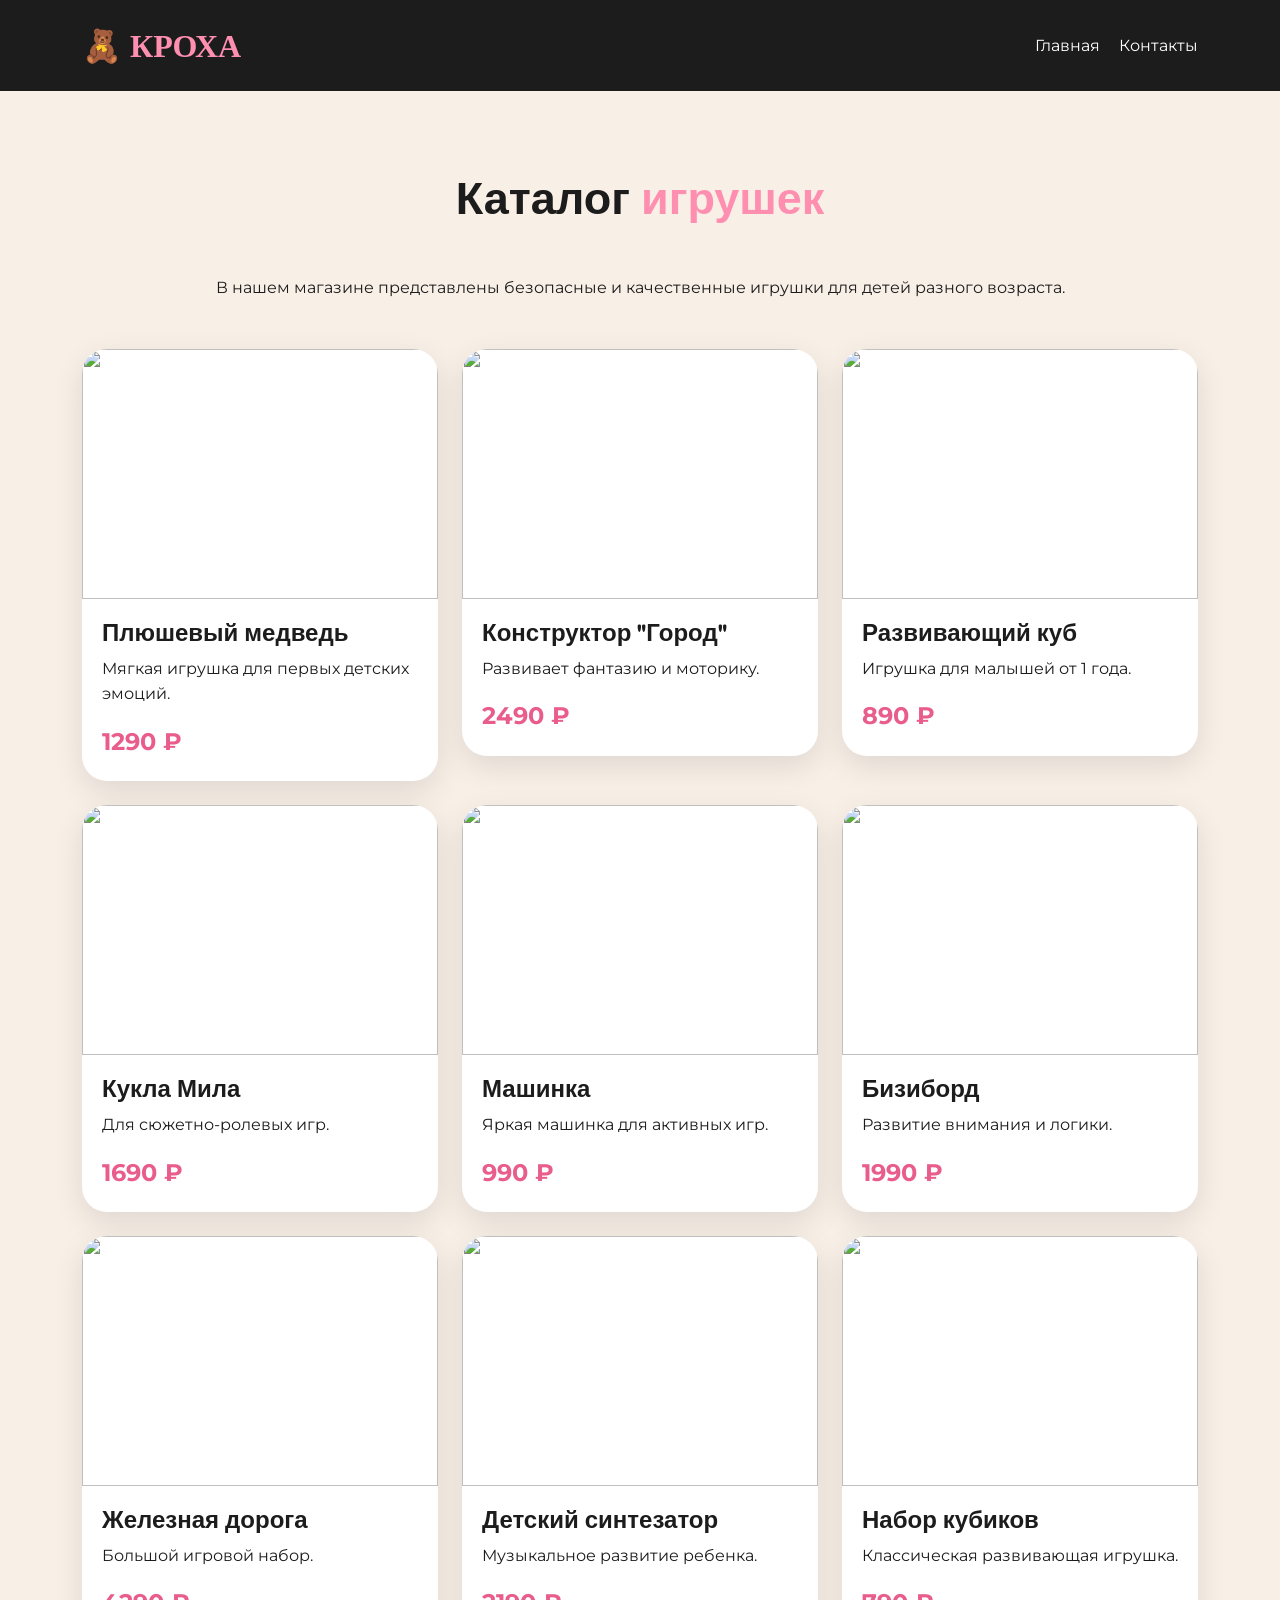
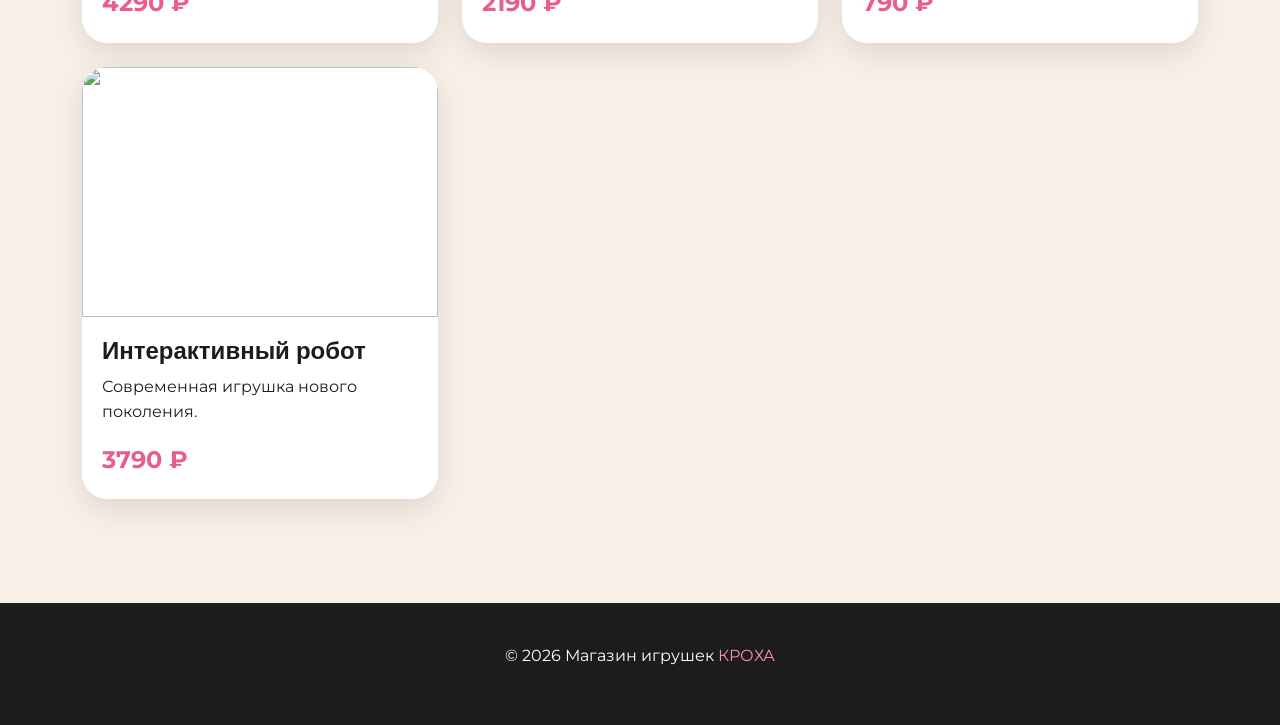
==== catalog.html @ 1e917138 "Первый вариант сайта Кроха" ====
<!DOCTYPE html>
<html lang="ru">

<head>

<meta charset="UTF-8">
<meta name="viewport" content="width=device-width, initial-scale=1.0">

<title>Каталог | Кроха</title>


<link href="https://cdn.jsdelivr.net/npm/bootstrap@5.3.3/dist/css/bootstrap.min.css" rel="stylesheet">


<link rel="preconnect" href="https://fonts.googleapis.com">

<link href="https://fonts.googleapis.com/css2?family=Caveat:wght@700&family=Fredoka:wght@400;500;600&family=Montserrat:wght@300;400;500;600;700&display=swap" rel="stylesheet">


<link rel="stylesheet" href="css/style.css">


</head>


<body>



<nav class="navbar navbar-expand-lg">

<div class="container">


<a class="navbar-brand" href="index.html">
🧸 КРОХА
</a>


<div>

<a class="nav-link d-inline" href="index.html">
Главная
</a>

<a class="nav-link d-inline" href="contacts.html">
Контакты
</a>

</div>


</div>

</nav>





<section class="section">


<div class="container">


<h1 class="section-title">
Каталог <span>игрушек</span>
</h1>


<p class="text-center mb-5">

В нашем магазине представлены безопасные и качественные игрушки
для детей разного возраста.

</p>




<div class="row">





<!-- Игрушка 1 -->

<div class="col-md-4 mb-4">

<div class="product-card">


<img src="https://images.unsplash.com/photo-1559454403-b8fb88521f11">


<div class="product-body">

<h4>
Плюшевый медведь
</h4>

<p>
Мягкая игрушка для первых детских эмоций.
</p>

<div class="price">
1290 ₽
</div>


</div>

</div>

</div>





<!-- Игрушка 2 -->


<div class="col-md-4 mb-4">

<div class="product-card">


<img src="https://images.unsplash.com/photo-1596461404969-9ae70f2830c1">


<div class="product-body">


<h4>
Конструктор "Город"
</h4>


<p>
Развивает фантазию и моторику.
</p>


<div class="price">
2490 ₽
</div>


</div>


</div>

</div>






<!-- Игрушка 3 -->


<div class="col-md-4 mb-4">


<div class="product-card">


<img src="https://images.unsplash.com/photo-1566576912320-1f7f5f3f7b5c">


<div class="product-body">


<h4>
Развивающий куб
</h4>


<p>
Игрушка для малышей от 1 года.
</p>


<div class="price">
890 ₽
</div>


</div>


</div>


</div>








<!-- Игрушка 4 -->


<div class="col-md-4 mb-4">


<div class="product-card">


<img src="https://images.unsplash.com/photo-1594782913196-0c2e5d0b8b7b">


<div class="product-body">


<h4>
Кукла Мила
</h4>


<p>
Для сюжетно-ролевых игр.
</p>


<div class="price">
1690 ₽
</div>


</div>


</div>


</div>







<!-- Игрушка 5 -->


<div class="col-md-4 mb-4">


<div class="product-card">


<img src="https://images.unsplash.com/photo-1559454403-b8fb88521f11">


<div class="product-body">


<h4>
Машинка
</h4>


<p>
Яркая машинка для активных игр.
</p>


<div class="price">
990 ₽
</div>


</div>


</div>


</div>







<!-- Игрушка 6 -->


<div class="col-md-4 mb-4">


<div class="product-card">


<img src="https://images.unsplash.com/photo-1587654780291-39c9404d746b">


<div class="product-body">


<h4>
Бизиборд
</h4>


<p>
Развитие внимания и логики.
</p>


<div class="price">
1990 ₽
</div>


</div>


</div>


</div>








<!-- Игрушка 7 -->


<div class="col-md-4 mb-4">


<div class="product-card">


<img src="https://images.unsplash.com/photo-1594736797933-d0c4e5f9f3a5">


<div class="product-body">


<h4>
Железная дорога
</h4>


<p>
Большой игровой набор.
</p>


<div class="price">
4290 ₽
</div>


</div>


</div>


</div>







<!-- Игрушка 8 -->


<div class="col-md-4 mb-4">


<div class="product-card">


<img src="https://images.unsplash.com/photo-1596464716127-f2a82984de30">


<div class="product-body">


<h4>
Детский синтезатор
</h4>


<p>
Музыкальное развитие ребенка.
</p>


<div class="price">
2190 ₽
</div>


</div>


</div>


</div>







<!-- Игрушка 9 -->


<div class="col-md-4 mb-4">


<div class="product-card">


<img src="https://images.unsplash.com/photo-1516627145497-ae6968895b74">


<div class="product-body">


<h4>
Набор кубиков
</h4>


<p>
Классическая развивающая игрушка.
</p>


<div class="price">
790 ₽
</div>


</div>


</div>


</div>








<!-- Игрушка 10 -->


<div class="col-md-4 mb-4">


<div class="product-card">


<img src="https://images.unsplash.com/photo-1560807707-8cc77767d783">


<div class="product-body">


<h4>
Интерактивный робот
</h4>


<p>
Современная игрушка нового поколения.
</p>


<div class="price">
3790 ₽
</div>


</div>


</div>


</div>




</div>


</div>


</section>






<footer>


<p>
© 2026 Магазин игрушек <span>КРОХА</span>
</p>


</footer>



<script src="https://cdn.jsdelivr.net/npm/bootstrap@5.3.3/dist/js/bootstrap.bundle.min.js"></script>


</body>


</html>
---- css/style.css ----
/* =====================================
   КРОХА - магазин детских игрушек
   Основные стили сайта
===================================== */


/* ===== Подключение переменных ===== */

:root {

    --pink: #ff8fb1;
    --dark-pink: #e85d8c;
    --black: #1c1c1c;
    --white: #ffffff;
    --beige: #f8efe7;
    --light-pink: #ffe5ed;
    --gray: #777;

}


/* ===== Общие настройки ===== */


* {
    margin: 0;
    padding: 0;
    box-sizing: border-box;
}


html {
    scroll-behavior: smooth;
}


body {

    background-color: var(--beige);

    color: var(--black);

    font-family: 'Montserrat', sans-serif;

    line-height: 1.6;

}


/* ===== Заголовки ===== */


h1,
h2,
h3,
h4 {

    font-family: 'Fredoka', sans-serif;

    font-weight: 600;

}


.quote {

    font-family: 'Caveat', cursive;

    font-size: 32px;

}


/* ===== Ссылки ===== */


a {

    text-decoration: none;

    color: inherit;

}



/* =====================================
            NAVBAR
===================================== */


.navbar {

    background: var(--black);

    padding: 15px 0;

}


.navbar-brand {


    color: var(--pink) !important;

    font-family: 'Fredoka';

    font-size: 32px;

    font-weight: 600;

}


.nav-link {


    color: white !important;

    margin-left: 15px;

    transition: 0.3s;


}



.nav-link:hover {


    color: var(--pink) !important;

}



/* =====================================
            HERO
===================================== */


.hero {


    min-height: 90vh;

    display: flex;

    align-items: center;

    background:

    linear-gradient(
        rgba(0,0,0,.55),
        rgba(0,0,0,.55)
    ),

    url("../images/banner.jpg");


    background-size: cover;

    background-position: center;


    color:white;


}



.hero h1 {


    font-size: 70px;

}


.hero span {


    color: var(--pink);

}



.hero p {


    font-size: 22px;

}



/* ===== Кнопки ===== */


.btn-kroha {


    background: var(--pink);

    color:white;

    border:none;

    padding:15px 35px;

    border-radius:50px;

    font-weight:600;

    transition:0.3s;

}



.btn-kroha:hover {


    background:var(--dark-pink);

    transform:translateY(-5px);


}



/* =====================================
        Карточки товаров
===================================== */


.product-card {


    background:white;

    border-radius:25px;

    overflow:hidden;

    transition:0.3s;

    box-shadow:0 10px 30px rgba(0,0,0,.1);


}



.product-card:hover {


    transform:translateY(-10px);


}



.product-card img {


    width:100%;

    height:250px;

    object-fit:cover;


}



.product-body {


    padding:20px;


}



.price {


    color:var(--dark-pink);

    font-size:24px;

    font-weight:700;

}



/* =====================================
        Секции
===================================== */


.section {


    padding:80px 0;


}



.section-title {


    text-align:center;

    margin-bottom:50px;

    font-size:45px;


}



.section-title span {


    color:var(--pink);

}



/* =====================================
        Новости
===================================== */


.news-card {


    background:white;

    padding:30px;

    border-radius:25px;

    transition:.3s;


}


.news-card:hover {


    transform:scale(1.03);


}




/* =====================================
        Таблицы
===================================== */


table {


    background:white;

    border-radius:15px;

    overflow:hidden;


}


th {


    background:var(--black);

    color:white;


}


td,
th {


    padding:15px;

    border:1px solid #ddd;


}




/* =====================================
        Footer
===================================== */


footer {


    background:var(--black);

    color:white;

    padding:40px 0;

    text-align:center;


}


footer span {


    color:var(--pink);


}



/* =====================================
        Анимации
===================================== */


.fade {


    animation:fade 1s ease;


}


@keyframes fade {


    from {

        opacity:0;

        transform:translateY(30px);

    }


    to {

        opacity:1;

        transform:none;

    }


}



/* =====================================
        Адаптация телефона
===================================== */


@media(max-width:768px){


.hero h1{

font-size:45px;

}


.section-title{

font-size:35px;

}


}

.sound-btn {


position: fixed;

bottom: 25px;

right: 25px;


width: 60px;

height: 60px;


border-radius: 50%;


border: none;


background: #ff8fb1;


font-size: 25px;


cursor: pointer;


z-index: 999;


box-shadow: 0 5px 15px rgba(0,0,0,0.3);


}
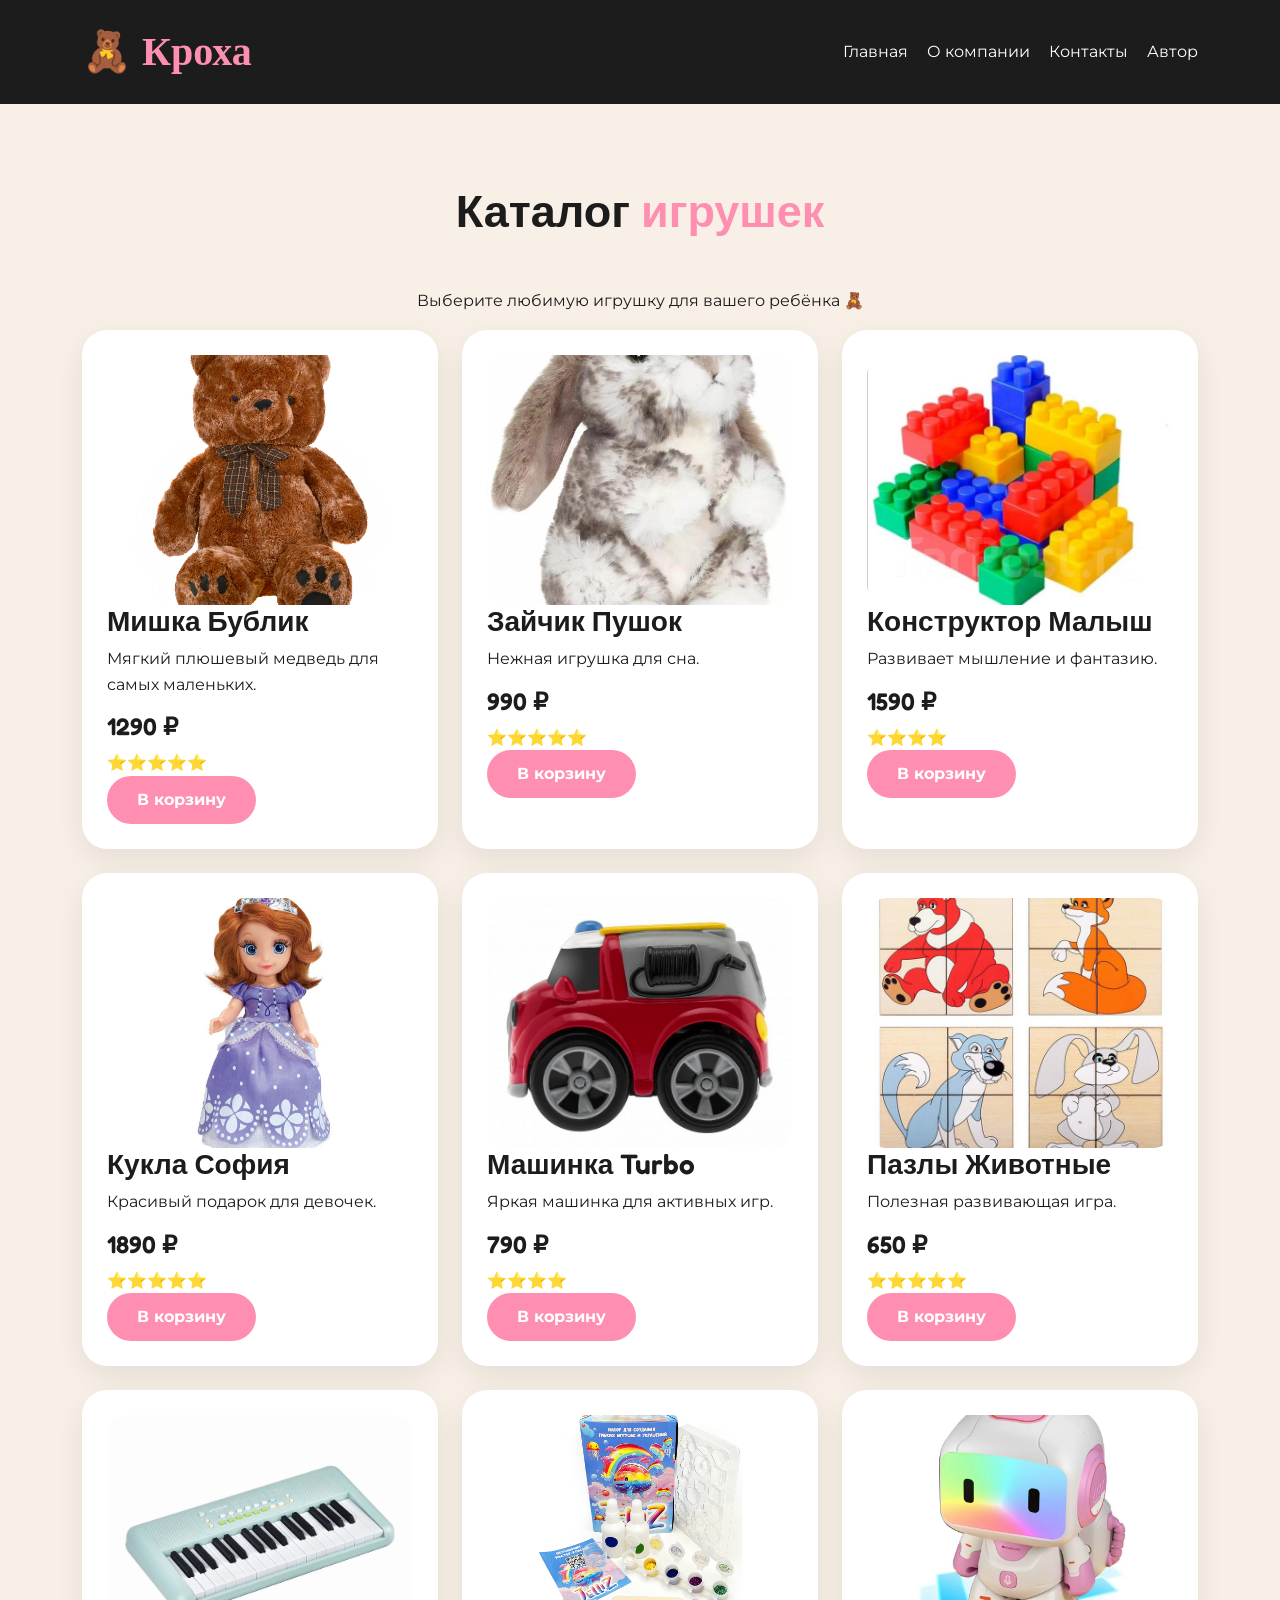
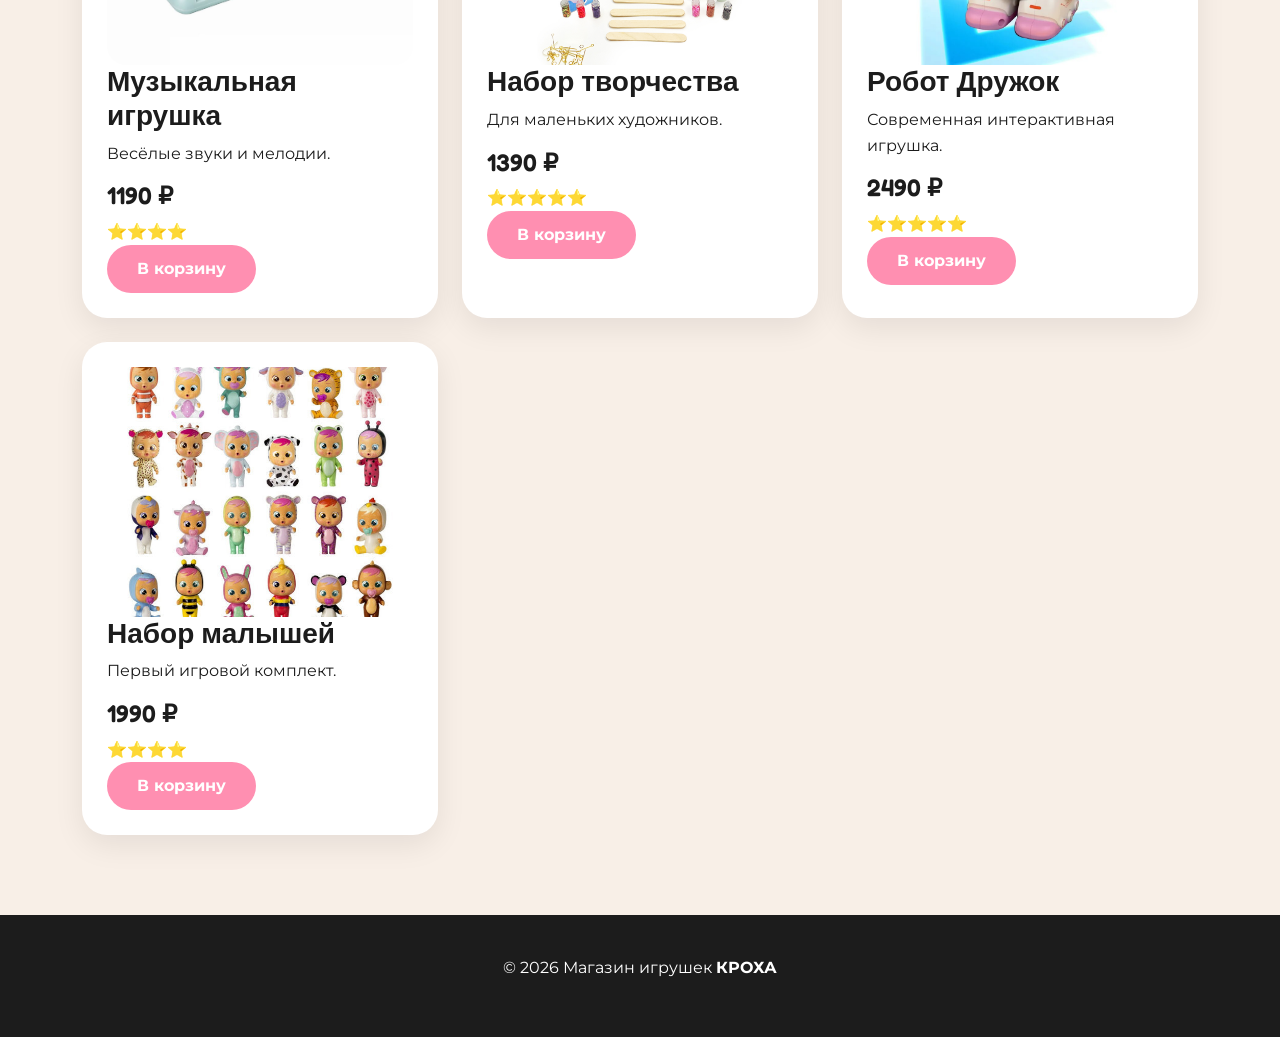
==== commit 9bb9c94e: "Обновление дизайна сайта" ====
--- a/catalog.html
+++ b/catalog.html
@@ -4,16 +4,16 @@
 <head>
 
 <meta charset="UTF-8">
+
 <meta name="viewport" content="width=device-width, initial-scale=1.0">
 
+
 <title>Каталог | Кроха</title>
 
 
 <link href="https://cdn.jsdelivr.net/npm/bootstrap@5.3.3/dist/css/bootstrap.min.css" rel="stylesheet">
 
 
-<link rel="preconnect" href="https://fonts.googleapis.com">
-
 <link href="https://fonts.googleapis.com/css2?family=Caveat:wght@700&family=Fredoka:wght@400;500;600&family=Montserrat:wght@300;400;500;600;700&display=swap" rel="stylesheet">
 
 
@@ -26,27 +26,41 @@
 <body>
 
 
-
-<nav class="navbar navbar-expand-lg">
+<nav class="navbar">
 
 <div class="container">
 
 
-<a class="navbar-brand" href="index.html">
-🧸 КРОХА
+<a class="navbar-brand logo-kroha" href="index.html">
+
+🧸 Кроха
+
 </a>
 
 
-<div>
+
+<div>
+
 
 <a class="nav-link d-inline" href="index.html">
 Главная
 </a>
 
+<a class="nav-link d-inline" href="about.html">
+О компании
+</a>
+
+
 <a class="nav-link d-inline" href="contacts.html">
 Контакты
 </a>
 
+
+<a class="nav-link d-inline" href="author.html">
+Автор
+</a>
+
+
 </div>
 
 
@@ -58,6 +72,8 @@
 
 
 
+
+
 <section class="section">
 
 
@@ -65,456 +81,538 @@
 
 
 <h1 class="section-title">
+
 Каталог <span>игрушек</span>
+
 </h1>
 
 
-<p class="text-center mb-5">
-
-В нашем магазине представлены безопасные и качественные игрушки
-для детей разного возраста.
-
-</p>
-
-
-
-
-<div class="row">
-
-
-
-
-
-<!-- Игрушка 1 -->
-
-<div class="col-md-4 mb-4">
-
-<div class="product-card">
-
-
-<img src="https://images.unsplash.com/photo-1559454403-b8fb88521f11">
-
-
-<div class="product-body">
-
-<h4>
-Плюшевый медведь
-</h4>
-
-<p>
-Мягкая игрушка для первых детских эмоций.
-</p>
-
-<div class="price">
+
+<p class="text-center">
+
+Выберите любимую игрушку для вашего ребёнка 🧸
+
+</p>
+
+
+
+<div class="row g-4">
+
+
+
+
+
+
+
+<!-- игрушка 1 -->
+
+<div class="col-md-4">
+
+<div class="card-kroha">
+
+
+<img src="images/toy1.jpg" class="toy-img">
+
+
+<h3>
+Мишка Бублик
+</h3>
+
+
+<p>
+
+Мягкий плюшевый медведь для самых маленьких.
+
+</p>
+
+
+<h4>
 1290 ₽
-</div>
-
-
-</div>
-
-</div>
-
-</div>
-
-
-
-
-
-<!-- Игрушка 2 -->
-
-
-<div class="col-md-4 mb-4">
-
-<div class="product-card">
-
-
-<img src="https://images.unsplash.com/photo-1596461404969-9ae70f2830c1">
-
-
-<div class="product-body">
-
-
-<h4>
-Конструктор "Город"
-</h4>
-
-
-<p>
-Развивает фантазию и моторику.
-</p>
-
-
-<div class="price">
+</h4>
+
+
+<div>
+⭐⭐⭐⭐⭐
+</div>
+
+
+<button class="btn btn-kroha">
+
+В корзину
+
+</button>
+
+
+</div>
+
+</div>
+
+
+
+
+
+
+
+
+<!-- игрушка 2 -->
+
+<div class="col-md-4">
+
+<div class="card-kroha">
+
+
+<img src="images/toy2.jpg" class="toy-img">
+
+
+<h3>
+Зайчик Пушок
+</h3>
+
+
+<p>
+
+Нежная игрушка для сна.
+
+</p>
+
+
+<h4>
+990 ₽
+</h4>
+
+
+<div>
+⭐⭐⭐⭐⭐
+</div>
+
+
+<button class="btn btn-kroha">
+
+В корзину
+
+</button>
+
+
+</div>
+
+</div>
+
+
+
+
+
+
+
+
+<!-- игрушка 3 -->
+
+
+<div class="col-md-4">
+
+<div class="card-kroha">
+
+
+<img src="images/toy3.jpg" class="toy-img">
+
+
+<h3>
+Конструктор Малыш
+
+</h3>
+
+
+<p>
+
+Развивает мышление и фантазию.
+
+</p>
+
+
+<h4>
+1590 ₽
+</h4>
+
+
+<div>
+⭐⭐⭐⭐
+</div>
+
+
+<button class="btn btn-kroha">
+
+В корзину
+
+</button>
+
+
+</div>
+
+</div>
+
+
+
+
+
+
+
+
+<!-- игрушка 4 -->
+
+
+<div class="col-md-4">
+
+<div class="card-kroha">
+
+
+<img src="images/toy4.jpg" class="toy-img">
+
+
+<h3>
+Кукла София
+
+</h3>
+
+
+<p>
+
+Красивый подарок для девочек.
+
+</p>
+
+
+<h4>
+1890 ₽
+</h4>
+
+
+<div>
+⭐⭐⭐⭐⭐
+</div>
+
+
+<button class="btn btn-kroha">
+
+В корзину
+
+</button>
+
+
+</div>
+
+</div>
+
+
+
+
+
+
+
+
+<!-- игрушка 5 -->
+
+<div class="col-md-4">
+
+<div class="card-kroha">
+
+
+<img src="images/toy5.jpg" class="toy-img">
+
+
+<h3>
+Машинка Turbo
+
+</h3>
+
+
+<p>
+
+Яркая машинка для активных игр.
+
+</p>
+
+
+<h4>
+790 ₽
+</h4>
+
+
+<div>
+⭐⭐⭐⭐
+</div>
+
+
+<button class="btn btn-kroha">
+
+В корзину
+
+</button>
+
+
+</div>
+
+</div>
+
+
+
+
+
+
+
+
+<!-- игрушка 6 -->
+
+
+<div class="col-md-4">
+
+<div class="card-kroha">
+
+
+<img src="images/toy6.jpg" class="toy-img">
+
+
+<h3>
+Пазлы Животные
+
+</h3>
+
+
+<p>
+
+Полезная развивающая игра.
+
+</p>
+
+
+<h4>
+650 ₽
+</h4>
+
+
+<div>
+⭐⭐⭐⭐⭐
+</div>
+
+
+<button class="btn btn-kroha">
+
+В корзину
+
+</button>
+
+
+</div>
+
+</div>
+
+
+
+
+
+
+
+
+<!-- игрушка 7 -->
+
+<div class="col-md-4">
+
+<div class="card-kroha">
+
+
+<img src="images/toy7.jpg" class="toy-img">
+
+
+<h3>
+Музыкальная игрушка
+
+</h3>
+
+
+<p>
+
+Весёлые звуки и мелодии.
+
+</p>
+
+
+<h4>
+1190 ₽
+</h4>
+
+
+<div>
+⭐⭐⭐⭐
+</div>
+
+
+<button class="btn btn-kroha">
+
+В корзину
+
+</button>
+
+
+</div>
+
+</div>
+
+
+
+
+
+
+
+
+<!-- игрушка 8 -->
+
+<div class="col-md-4">
+
+<div class="card-kroha">
+
+
+<img src="images/toy8.jpg" class="toy-img">
+
+
+<h3>
+Набор творчества
+
+</h3>
+
+
+<p>
+
+Для маленьких художников.
+
+</p>
+
+
+<h4>
+1390 ₽
+</h4>
+
+
+<div>
+⭐⭐⭐⭐⭐
+</div>
+
+
+<button class="btn btn-kroha">
+
+В корзину
+
+</button>
+
+
+</div>
+
+</div>
+
+
+
+
+
+
+
+
+<!-- игрушка 9 -->
+
+<div class="col-md-4">
+
+<div class="card-kroha">
+
+
+<img src="images/toy9.jpg" class="toy-img">
+
+
+<h3>
+Робот Дружок
+
+</h3>
+
+
+<p>
+
+Современная интерактивная игрушка.
+
+</p>
+
+
+<h4>
 2490 ₽
-</div>
-
-
-</div>
-
-
-</div>
-
-</div>
-
-
-
-
-
-
-<!-- Игрушка 3 -->
-
-
-<div class="col-md-4 mb-4">
-
-
-<div class="product-card">
-
-
-<img src="https://images.unsplash.com/photo-1566576912320-1f7f5f3f7b5c">
-
-
-<div class="product-body">
-
-
-<h4>
-Развивающий куб
-</h4>
-
-
-<p>
-Игрушка для малышей от 1 года.
-</p>
-
-
-<div class="price">
-890 ₽
-</div>
-
-
-</div>
-
-
-</div>
-
-
-</div>
-
-
-
-
-
-
-
-
-<!-- Игрушка 4 -->
-
-
-<div class="col-md-4 mb-4">
-
-
-<div class="product-card">
-
-
-<img src="https://images.unsplash.com/photo-1594782913196-0c2e5d0b8b7b">
-
-
-<div class="product-body">
-
-
-<h4>
-Кукла Мила
-</h4>
-
-
-<p>
-Для сюжетно-ролевых игр.
-</p>
-
-
-<div class="price">
-1690 ₽
-</div>
-
-
-</div>
-
-
-</div>
-
-
-</div>
-
-
-
-
-
-
-
-<!-- Игрушка 5 -->
-
-
-<div class="col-md-4 mb-4">
-
-
-<div class="product-card">
-
-
-<img src="https://images.unsplash.com/photo-1559454403-b8fb88521f11">
-
-
-<div class="product-body">
-
-
-<h4>
-Машинка
-</h4>
-
-
-<p>
-Яркая машинка для активных игр.
-</p>
-
-
-<div class="price">
-990 ₽
-</div>
-
-
-</div>
-
-
-</div>
-
-
-</div>
-
-
-
-
-
-
-
-<!-- Игрушка 6 -->
-
-
-<div class="col-md-4 mb-4">
-
-
-<div class="product-card">
-
-
-<img src="https://images.unsplash.com/photo-1587654780291-39c9404d746b">
-
-
-<div class="product-body">
-
-
-<h4>
-Бизиборд
-</h4>
-
-
-<p>
-Развитие внимания и логики.
-</p>
-
-
-<div class="price">
+</h4>
+
+
+<div>
+⭐⭐⭐⭐⭐
+</div>
+
+
+<button class="btn btn-kroha">
+
+В корзину
+
+</button>
+
+
+</div>
+
+</div>
+
+
+
+
+
+
+
+
+<!-- игрушка 10 -->
+
+<div class="col-md-4">
+
+<div class="card-kroha">
+
+
+<img src="images/toy10.jpg" class="toy-img">
+
+
+<h3>
+Набор малышей
+
+</h3>
+
+
+<p>
+
+Первый игровой комплект.
+
+</p>
+
+
+<h4>
 1990 ₽
-</div>
-
-
-</div>
-
-
-</div>
-
-
-</div>
-
-
-
-
-
-
-
-
-<!-- Игрушка 7 -->
-
-
-<div class="col-md-4 mb-4">
-
-
-<div class="product-card">
-
-
-<img src="https://images.unsplash.com/photo-1594736797933-d0c4e5f9f3a5">
-
-
-<div class="product-body">
-
-
-<h4>
-Железная дорога
-</h4>
-
-
-<p>
-Большой игровой набор.
-</p>
-
-
-<div class="price">
-4290 ₽
-</div>
-
-
-</div>
-
-
-</div>
-
-
-</div>
-
-
-
-
-
-
-
-<!-- Игрушка 8 -->
-
-
-<div class="col-md-4 mb-4">
-
-
-<div class="product-card">
-
-
-<img src="https://images.unsplash.com/photo-1596464716127-f2a82984de30">
-
-
-<div class="product-body">
-
-
-<h4>
-Детский синтезатор
-</h4>
-
-
-<p>
-Музыкальное развитие ребенка.
-</p>
-
-
-<div class="price">
-2190 ₽
-</div>
-
-
-</div>
-
-
-</div>
-
-
-</div>
-
-
-
-
-
-
-
-<!-- Игрушка 9 -->
-
-
-<div class="col-md-4 mb-4">
-
-
-<div class="product-card">
-
-
-<img src="https://images.unsplash.com/photo-1516627145497-ae6968895b74">
-
-
-<div class="product-body">
-
-
-<h4>
-Набор кубиков
-</h4>
-
-
-<p>
-Классическая развивающая игрушка.
-</p>
-
-
-<div class="price">
-790 ₽
-</div>
-
-
-</div>
-
-
-</div>
-
-
-</div>
-
-
-
-
-
-
-
-
-<!-- Игрушка 10 -->
-
-
-<div class="col-md-4 mb-4">
-
-
-<div class="product-card">
-
-
-<img src="https://images.unsplash.com/photo-1560807707-8cc77767d783">
-
-
-<div class="product-body">
-
-
-<h4>
-Интерактивный робот
-</h4>
-
-
-<p>
-Современная игрушка нового поколения.
-</p>
-
-
-<div class="price">
-3790 ₽
-</div>
-
-
-</div>
-
-
-</div>
-
-
-</div>
-
-
-
-
-</div>
-
+</h4>
+
+
+<div>
+⭐⭐⭐⭐
+</div>
+
+
+<button class="btn btn-kroha">
+
+В корзину
+
+</button>
+
+
+</div>
+
+</div>
+
+
+
+
+
+</div>
 
 </div>
 
@@ -526,22 +624,24 @@
 
 
 
+
+
 <footer>
 
-
-<p>
-© 2026 Магазин игрушек <span>КРОХА</span>
-</p>
-
+<p>
+
+© 2026 Магазин игрушек
+
+<b>
+КРОХА
+</b>
+
+</p>
 
 </footer>
 
 
 
-<script src="https://cdn.jsdelivr.net/npm/bootstrap@5.3.3/dist/js/bootstrap.bundle.min.js"></script>
-
-
 </body>
 
-
 </html>
--- a/css/style.css
+++ b/css/style.css
@@ -544,4 +544,339 @@
 box-shadow: 0 5px 15px rgba(0,0,0,0.3);
 
 
+}
+
+/* ===== Улучшения сайта Кроха ===== */
+
+
+/* плавность всего сайта */
+
+*{
+    transition:0.3s;
+}
+
+
+
+/* красивые карточки */
+
+.card-kroha{
+
+background:white;
+
+border-radius:25px;
+
+padding:25px;
+
+height:100%;
+
+box-shadow:0 10px 30px rgba(0,0,0,0.08);
+
+animation:showCard 0.8s ease;
+
+}
+
+
+
+.card-kroha:hover{
+
+transform:translateY(-10px);
+
+box-shadow:0 20px 40px rgba(255,120,160,0.25);
+
+}
+
+
+
+
+/* появление */
+
+@keyframes showCard{
+
+from{
+
+opacity:0;
+
+transform:translateY(30px);
+
+}
+
+
+to{
+
+opacity:1;
+
+transform:translateY(0);
+
+}
+
+}
+
+
+
+
+/* красивые кнопки */
+
+.btn-kroha{
+
+
+background:#ff8fb1;
+
+color:white;
+
+padding:12px 30px;
+
+border-radius:30px;
+
+font-weight:bold;
+
+border:none;
+
+
+}
+
+
+.btn-kroha:hover{
+
+
+background:#000;
+
+color:white;
+
+transform:scale(1.05);
+
+
+}
+
+
+
+
+
+
+/* логотип */
+
+.logo-kroha{
+
+
+font-family:'Caveat';
+
+font-size:40px;
+
+color:#ff8fb1;
+
+
+}
+
+
+
+
+
+/* изображения игрушек */
+
+
+.toy-img{
+
+
+width:100%;
+
+height:250px;
+
+object-fit:cover;
+
+border-radius:20px;
+
+
+}
+
+
+
+.toy-img:hover{
+
+transform:scale(1.05);
+
+}
+
+
+
+
+
+
+/* блок отзывов */
+
+
+.review{
+
+
+background:#fff;
+
+border-radius:25px;
+
+padding:25px;
+
+box-shadow:0 10px 25px rgba(0,0,0,0.1);
+
+
+}
+
+
+
+
+
+/* всплывающая акция */
+
+
+.sale-popup{
+
+
+position:fixed;
+
+bottom:30px;
+
+left:30px;
+
+
+background:#ff8fb1;
+
+color:white;
+
+padding:20px;
+
+border-radius:20px;
+
+z-index:999;
+
+
+animation:popup 1s;
+
+
+}
+
+
+
+@keyframes popup{
+
+
+from{
+
+opacity:0;
+
+transform:translateY(100px);
+
+}
+
+
+to{
+
+opacity:1;
+
+}
+
+
+}
+
+
+
+
+
+/* мобильная версия */
+
+@media(max-width:768px){
+
+
+.navbar-nav{
+
+display:block;
+
+}
+
+
+.card-kroha{
+
+margin-bottom:20px;
+
+}
+
+
+}
+
+
+.animate-title{
+
+animation:showCard 1s;
+
+}
+
+/* ===== Главный титульный блок КРОХА ===== */
+
+
+.hero-image h1 {
+
+    line-height: 1.3;
+    
+    margin-bottom: 35px;
+
+    letter-spacing: 2px;
+
+}
+
+
+
+.hero-image h1 span {
+
+
+    display: block;
+
+    font-size: 180px;
+
+    line-height: 1;
+
+    margin: 35px 0;
+
+
+    font-family: 'Caveat', cursive;
+
+    color: #ff8fb1;
+
+
+    letter-spacing: 8px;
+
+
+    text-shadow: 3px 3px 10px rgba(0,0,0,0.2);
+
+
+}
+
+
+
+.hero-image h2 {
+
+
+    margin-top: 45px;
+
+    margin-bottom: 40px;
+
+
+    font-size: 32px;
+
+
+    font-weight: 400;
+
+
+    letter-spacing: 3px;
+
+
+}
+
+
+
+
+.hero-image p {
+
+
+    margin-top: 30px;
+
+    font-size: 22px;
+
+    line-height: 1.8;
+
+
 }
